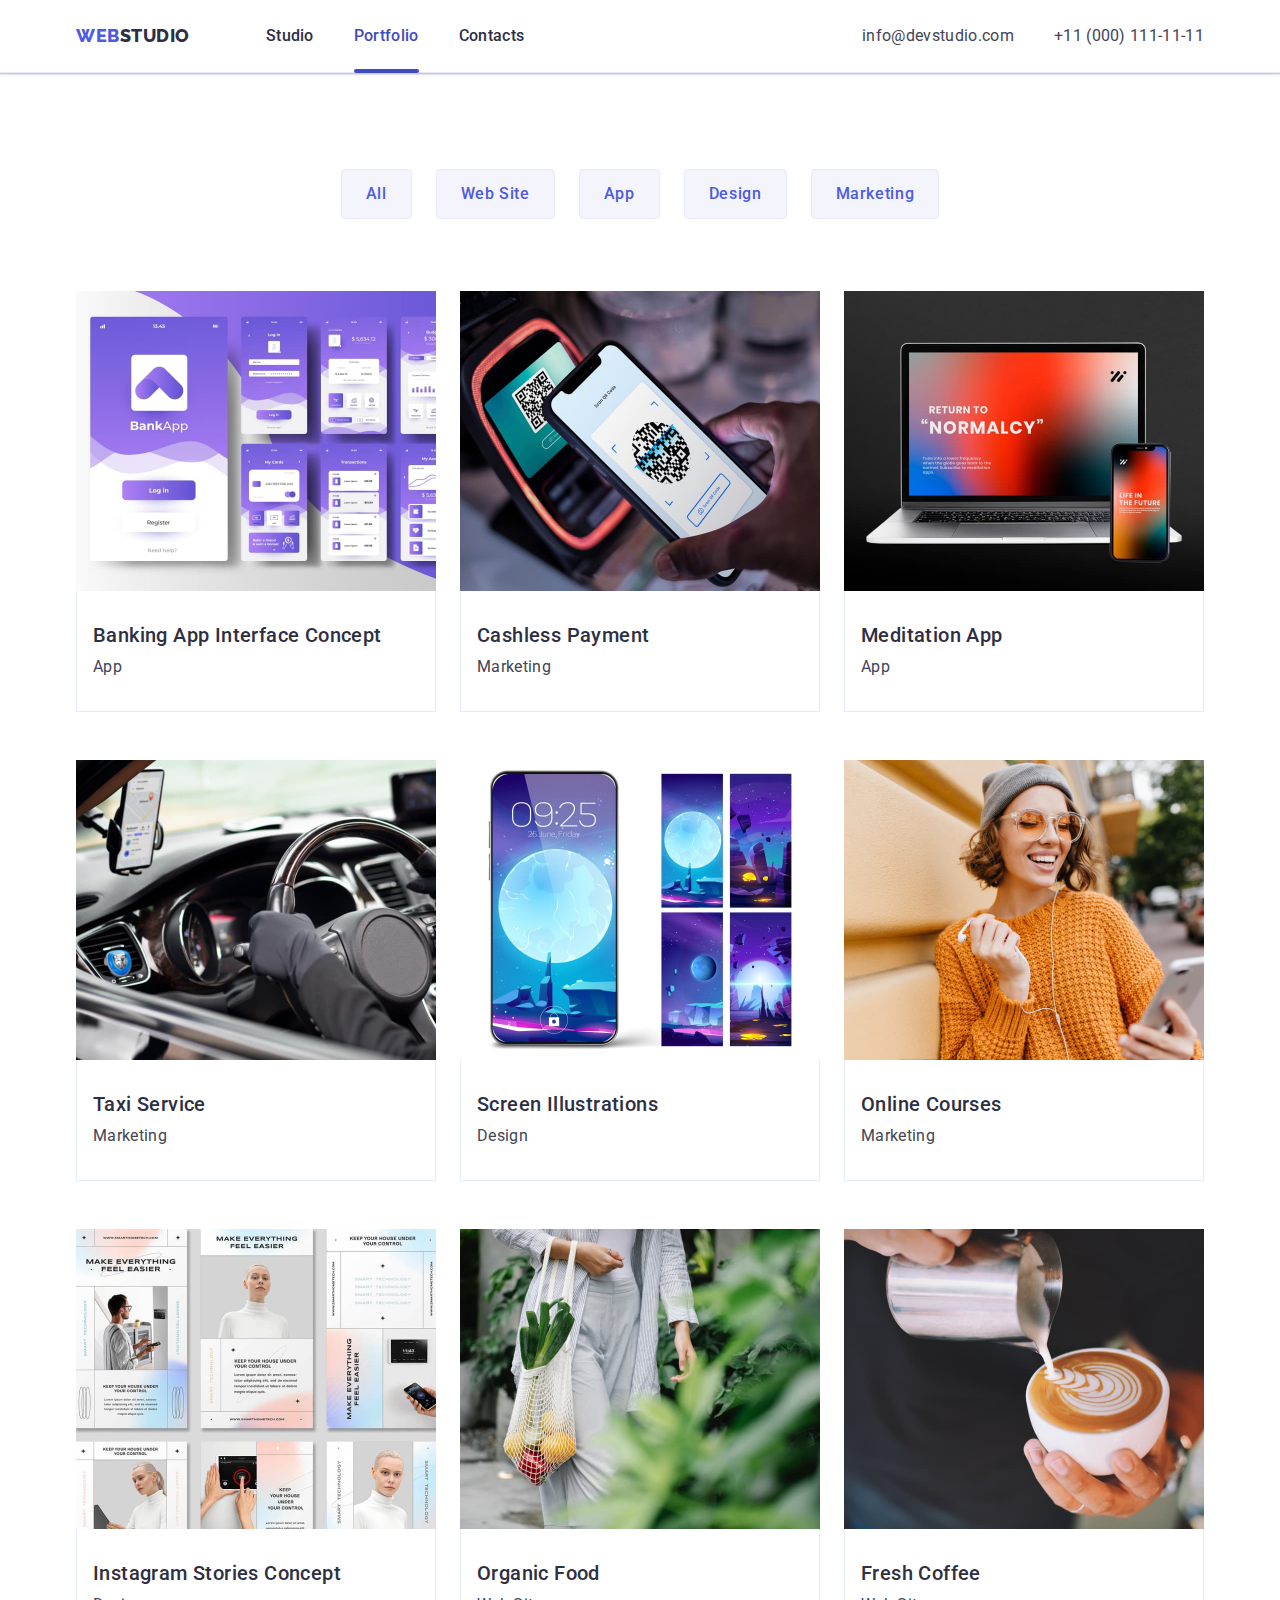
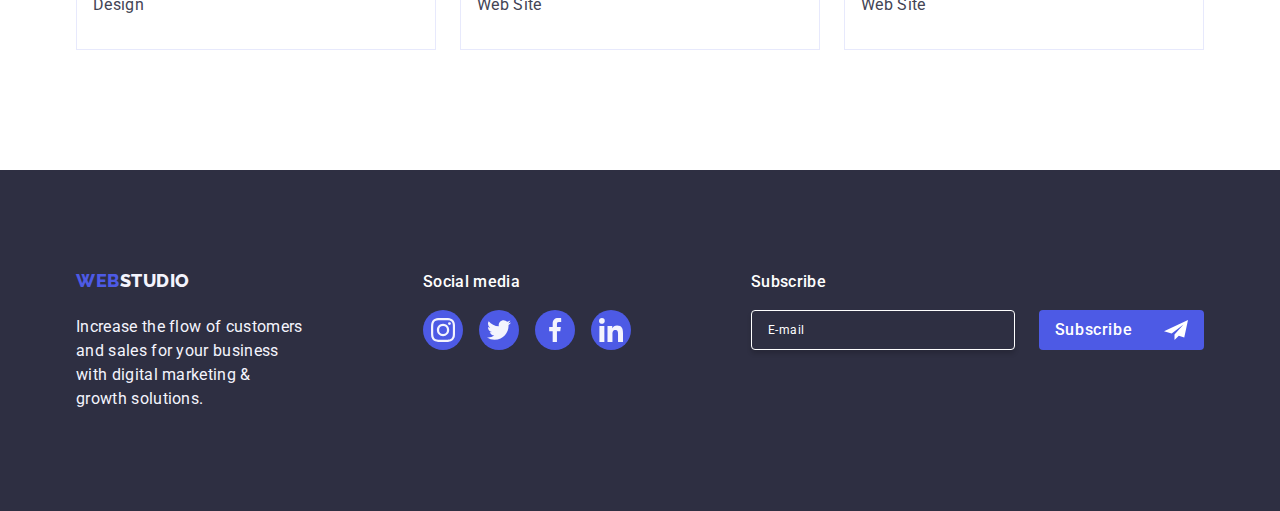
==== portfolio.html @ 79323407 "Initial commit" ====
<!DOCTYPE html>
<html lang="en">
<head>
    <meta charset="utf-8" />
    <meta name="viewport" content="width=device-width, initial-scale=1.0" />
    <title>Portfolio</title>
    <!--Fonts-->
    <link rel="preconnect" href="https://fonts.googleapis.com">
    <link rel="preconnect" href="https://fonts.gstatic.com" crossorigin>
    <link
    href="https://fonts.googleapis.com/css2?family=Raleway:ital,wght@0,100;0,200;0,300;0,400;0,500;0,600;0,700;0,800;0,900;1,100;1,200;1,300;1,400;1,500;1,600;1,700;1,800;1,900&family=Roboto:ital,wght@0,100;0,300;0,400;0,500;0,700;0,900;1,100;1,300;1,400;1,500;1,700;1,900&display=swap"
    rel="stylesheet">
    <!--Normalize-->
    <link rel="stylesheet" href="https://cdn.jsdelivr.net/npm/modern-normalize@2.0.0/modern-normalize.min.css">
    <!--Custom-->
    <link rel="stylesheet" href="./css/styles.css">
</head>
<body>
    <header class="header">
    <div class="container header-container header-portfolio">
    <nav class="header-navigation">
        <a class="header-logo link" rel="stylesheet"
        href="./index.html">Web<span class="logo-name">Studio</span></a>
        <ul class="list header-list">
            <li class="header-menu-item"><a class="header-menu-link link" href="./index.html">Studio</a></li>
            <li class="header-menu-item"><a class="header-menu-link link current" href="./portfolio.html">Portfolio</a></li>
            <li class="header-menu-item"><a class="header-menu-link link" href="">Contacts</a></li>
        </ul>
    </nav>
    <address class="header-address">
        <ul class="list header-list">
            <li class="header-soc-item"><a class="header-soc-link link" href="mailto:info@devstudio.com">info@devstudio.com</a></li>
            <li class="header-soc-item"><a class="header-soc-link link" href="tel:+110001111111">+11 (000) 111-11-11</a></li>
        </ul>
    </address>
    </div>
    </header>
    <main>
        <section class="portfolio">
        <div class="container">
        <h1 class="visually-hidden">Portfolio</h1>
            <ul class="port-list list">
                <li><button type="button" class="portfolio-btn">All</button></li>
                <li><button type="button" class="portfolio-btn">Web Site</button></li>
                <li><button type="button" class="portfolio-btn">App</button></li>
                <li><button type="button" class="portfolio-btn">Design</button></li>
                <li><button type="button" class="portfolio-btn">Marketing</button></li>
            </ul>
            <ul class="port-list-img list">
                <li  class="port-list-item">
                    <a class="port-link link" href="">
                    <div class="port-image">
                    <img class="port-sec-img" src="./images/portfolio1.jpg" 
                    alt="BankApp" 
                    width="360" 
                    height="300" 
                    />
                    <p class="port-list-text">
                        14 Stylish and User-Friendly App Design Concepts · Task 
                        Manager App · Calorie Tracker App · Exotic Fruit Ecommerce 
                        App · Cloud Storage App
                    </p>
                    </div>     
                    <div class="port-item">
                    <h2 class="port-h">Banking App Interface Concept</h2>
                    <p class="port-h-text">App</p>
                    </div>
                    </a>
                </li>
                
                <li class="port-list-item">
                    <a class="port-link link" href="">
                    <div class="port-image">
                    <img src="./images/portfolio2.jpg" 
                    alt="Cashless Payment" 
                    width="360" 
                    height="300" 
                    />
                    <p class="port-list-text">
                        14 Stylish and User-Friendly App Design Concepts · Task 
                        Manager App · Calorie Tracker App · Exotic Fruit Ecommerce 
                        App · Cloud Storage App
                    </p>
                    </div> 
                    <div class="port-item">
                    <h2 class="port-h">Cashless Payment</h2>
                    <p class="port-h-text">Marketing</p>
                    </div>
                    </a>
                </li>
            
                <li class="port-list-item">
                    <a class="port-link link" href="">
                    <div class="port-image">
                    <img src="./images/portfolio3.jpg" 
                    alt="Meditation App" 
                    width="360" 
                    height="300" 
                    />
                    <p class="port-list-text">
                        14 Stylish and User-Friendly App Design Concepts · Task 
                        Manager App · Calorie Tracker App · Exotic Fruit Ecommerce 
                        App · Cloud Storage App
                    </p>
                    </div> 
                    <div class="port-item">
                    <h2 class="port-h">Meditation App</h2>
                    <p class="port-h-text">App</p>
                    </div>
                    </a>
                </li>

                <li class="port-list-item">
                    <a class="port-link link" href="">
                    <div class="port-image">
                    <img src="./images/portfolio4.jpg" 
                    alt="Taxi Service" 
                    width="360" 
                    height="300" 
                    />
                    <p class="port-list-text">
                        14 Stylish and User-Friendly App Design Concepts · Task 
                        Manager App · Calorie Tracker App · Exotic Fruit Ecommerce 
                        App · Cloud Storage App
                    </p>
                    </div> 
                    <div class="port-item">
                    <h2 class="port-h">Taxi Service</h2>
                    <p class="port-h-text">Marketing</p>
                    </div>
                    </a>
                </li>

                <li class="port-list-item">
                    <a class="port-link link" href="">
                    <div class="port-image">
                    <img src="./images/portfolio5.jpg" 
                    alt="Screen Illustrations" 
                    width="360" 
                    height="300" 
                    />
                    <p class="port-list-text">
                        14 Stylish and User-Friendly App Design Concepts · Task 
                        Manager App · Calorie Tracker App · Exotic Fruit Ecommerce 
                        App · Cloud Storage App
                    </p>
                    </div> 
                    <div class="port-item">
                    <h2 class="port-h">Screen Illustrations</h2>
                    <p class="port-h-text">Design</p>
                    </div>
                    </a>
                </li>

                <li class="port-list-item">
                    <a class="port-link link" href="">
                    <div class="port-image">
                    <img src="./images/portfolio6.jpg" 
                    alt="Girl" 
                    width="360" 
                    height="300" 
                    />
                    <p class="port-list-text">
                        14 Stylish and User-Friendly App Design Concepts · Task 
                        Manager App · Calorie Tracker App · Exotic Fruit Ecommerce 
                        App · Cloud Storage App
                    </p> 
                    </div>
                    <div class="port-item">
                    <h2 class="port-h">Online Courses</h2>
                    <p class="port-h-text">Marketing</p>
                    </div>
                    </a>
                </li>

          <li class="port-list-item">
                    <a class="port-link link" href="">
                    <div class="port-image">
                    <img src="./images/portfolio7.jpg" 
                    alt="Instagram Stories Concept" 
                    width="360" 
                    height="300" 
                    />
                    <p class="port-list-text">
                        14 Stylish and User-Friendly App Design Concepts · Task 
                        Manager App · Calorie Tracker App · Exotic Fruit Ecommerce 
                        App · Cloud Storage App
                    </p>
                    </div> 
                    <div class="port-item">
                    <h2 class="port-h">Instagram Stories Concept</h2>
                    <p class="port-h-text">Design</p>
                    </div>
                    </a>
                </li>

                <li class="port-list-item">
                    <a class="port-link link" href="">
                    <div class="port-image">
                    <img src="./images/portfolio8.jpg" 
                    alt="Organic Food" 
                    width="360" 
                    height="300" 
                    />
                    <p class="port-list-text">
                        14 Stylish and User-Friendly App Design Concepts · Task 
                        Manager App · Calorie Tracker App · Exotic Fruit Ecommerce 
                        App · Cloud Storage App
                    </p>
                    </div> 
                    <div class="port-item">
                    <h2 class="port-h">Organic Food</h2>
                    <p class="port-h-text">Web Site</p>
                    </div>
                    </a>
                </li>

                <li class="port-list-item">
                    <a class="port-link link" href="">
                    <div class="port-image">
                    <img src="./images/portfolio9.jpg" 
                    alt="Fresh Coffee" 
                    width="360" 
                    height="300" 
                    />
                    <p class="port-list-text">
                        14 Stylish and User-Friendly App Design Concepts · Task 
                        Manager App · Calorie Tracker App · Exotic Fruit Ecommerce 
                        App · Cloud Storage App
                    </p>
                    </div> 
                    <div class="port-item">
                    <h2 class="port-h">Fresh Coffee</h2>
                    <p class="port-h-text">Web Site</p>
                    </div>
                    </a>
                </li>
            </ul>
        </div>    
        </section>
    </main>
    <footer class="footer">
        <div class="footer-container container">
            <div class="footer-logo-text">
                <a class="footer-logo ft-link link" rel="stylesheet" href="./index.html">Web<span
                        class="footer-logo-name">Studio</span></a>
                <p class="footer-text">Increase the flow of customers and sales for your business with digital marketing &
                    growth solutions.</p>
            </div>
            <div class="footer-social-link">
                <p class="footer-soc-text">Social media</p>
                <ul class="footer-soc-list list">
                    <li class="footer-soc-item">
                        <a class="footer-soc-link link" href="https://www.instagram.com/" target="_blank">
                            <svg class="footer-soc-icon" width="24" height="24">
                                <use href="./images/icons.svg#icon-instagram-2"></use>
                            </svg>
                        </a>
                    </li>
                    <li class="footer-soc-item">
                        <a class="footer-soc-link link" href="https://twitter.com/" target="_blank">
                            <svg class="footer-soc-icon" width="24" height="24">
                                <use href="./images/icons.svg#icon-twitter-1"></use>
                            </svg>
                        </a>
                    </li>
                    <li class="footer-soc-item">
                        <a class="footer-soc-link link" href="https://uk-ua.facebook.com/" target="_blank">
                            <svg class="footer-soc-icon" width="24" height="24">
                                <use href="./images/icons.svg#icon-facebook-1"></use>
                            </svg>
                        </a>
                    </li>
                    <li class="footer-soc-item">
                        <a class="footer-soc-link link" href="https://ua.linkedin.com/" target="_blank">
                            <svg class="footer-soc-icon" width="24" height="24">
                                <use href="./images/icons.svg#icon-linkedin-1"></use>
                            </svg>
                        </a>
                    </li>
                </ul>
            </div>
            <div class="footer-tabl-conteiner">
                <p class="footer-tabl-name">Subscribe</p>
                <form class="footer-form">
                    <label class="footer-label">
                        <input class="input-email" type="email" name="email" placeholder="E-mail" />
                    </label>
                    <button class="footer-tabl-btn" type="submit">Subscribe<svg class="ft-form-icon" width="24" height="24">
                            <use href="./images/icons.svg#icon-Frame-3"></use>
                        </svg></button>
                </form>
            </div>
        </div>
        </footer> 
</body>
</html>
---- css/styles.css ----
:root {
    --primary-font: 'Roboto', sans-serif;
    --primary-black-color: #2e2f42;
    --primary-white-color: #ffffff;
}

p, h1, h2, h3, h4, h5, h6 {
    margin-top: 0;
    margin-bottom: 0;
}

ul, ol, li {
    padding-left: 0;
    margin-top: 0;
    margin-bottom: 0;
}

img {
    display: block;
}

.container {
    width: 1158px;
    padding-left: 15px;
    padding-right: 15px;
    margin: auto;
}

body {
    font-family: 'Roboto', sans-serif;
    color: #434455;
    background-color: #ffffff;
}

.link {
    text-decoration: none;
}

.list {
    list-style: none;
}

/*Header*/

.header {
    border-bottom: 1px solid #e7e9fc;
    box-shadow: 0px 2px 1px rgba(46, 47, 66, 0.08),
        0px 1px 1px rgba(46, 47, 66, 0.16),
        0px 1px 6px rgba(46, 47, 66, 0.08);;
}

.header-container {
    display: flex;
}

.header-navigation {
    display: flex;
    align-items: center;
}

.header-logo {
    color: var(--iris, #4D5AE5);
    font-family: 'Raleway', sans-serif;
    font-size: 18px;
    font-weight: 800;
    line-height: 1.17;
    letter-spacing: 0.03em;
    text-transform: uppercase;
    margin-right: 76px;
}

.logo-name {
    color: #2e2f42;
}

.header-list {
    display: flex;
    gap: 40px
}

.header-menu-item {
    display: block;
}

.header-menu-link {
    display: block;
    color: var(--navyblue, #2E2F42);
    font-family: 'Roboto', sans-serif;
    font-size: 16px;
    font-weight: 500;
    line-height: 24px;
    letter-spacing: 0.32px;
    padding: 24px 0 24px;
    transition: color 250ms cubic-bezier(0.4, 0, 0.2, 1);
}

.header-menu-link:hover,
.header-menu-link:focus {
    color: #404BBF;
}

.header-address {
    font-style: normal;
    margin-left: auto;
    display: flex;
    align-items: center;
}

.header-soc-item {
    display: block;
}

.header-soc-link {
    color: var(--slate, #434455);
    font-family: 'Roboto', sans-serif;
    font-size: 16px;
    font-weight: 400;
    line-height: 24px;
    letter-spacing: 0.32px;
    transition: color 250ms cubic-bezier(0.4, 0, 0.2, 1);
}

.header-soc-link:hover,
.header-soc-link:focus {
    color: #404BBF;
}

.current {
    position: relative;
    color: #404BBF;
}

.current::after {
    content: "";
    position: absolute;
    width: 100%;
    height: 4px;
    border-radius: 2px;
    left: 0;
    bottom: -1px;
    background-color: #404BBF;
}

.header-menu-link:hover::after,
.header-menu-link:active::after,
.header-menu-link:focus::after {
    background-color: #404BBF;
    color: #404BBF;
}

/*First Section*/

.hero-conteiner {
    display: flex;
    justify-content: center;
    align-items: center;
}

.hero-title {
    color: var(--white, #FFF);
    text-align: center;
    font-family: 'Roboto', sans-serif;
    font-size: 56px;
    font-weight: 700;
    line-height: 1.07;
    letter-spacing: 1.12px;
    max-width: 496px;
    margin-left: calc((100% - 469px) / 2);
}

.hero-btn {
    font-family: 'Roboto', sans-serif;
    font-weight: 500;
    font-size: 16px;
    line-height: 1.5;
    letter-spacing: 0.04em;
    color: #ffffff;
    cursor: pointer;
    background-color: var(--iris, #4D5AE5);
    display: block;
    min-width: 169px;
    height: 56px;
    border: none;
    border-radius: 4px;
    margin-left: calc((100% - 189px) / 2);
    margin-top: 64px;
    transition: background-color 250ms cubic-bezier(0.4, 0, 0.2, 1);
}

.hero-btn:hover,
.hero-btn:focus {
    background-color: #404BBF;
}

.hero {
    background: var(--navyblue, #2E2F42);
    padding: 188px 0 188px;
    background-image: linear-gradient(to bottom,
            rgba(46, 47, 66, 0.70),
            rgba(46, 47, 66, 0.70)
            ),
    url(../images/hero-bg.jpg);
    background-repeat: no-repeat;
    background-position: center;
    background-size: cover;
    max-width: 1440px;
    margin: auto;
}

.icon-container {
    display: flex;
    align-items: center;
    justify-content: center;
    height: 112px;
    background-color: #F4F4FD;
    border-radius: 4px;
    margin-bottom: 8px;

}

/*Second Section*/

.solutions {
    padding: 120px 0 120px;
}

.visually-hidden {
    position: absolute;
    width: 1px;
    height: 1px;
    margin: -1px;
    border: 0;
    padding: 0;
    white-space: nowrap;
    clip-path: inset(100%);
    clip: rect(0 0 0 0);
    overflow: hidden;
}

.solutions-list {
    display: flex;
    gap: 24px;
}

.solutions-item {
    display: block;
    width: calc((100% - 72px) / 4);
}

.solutions-subtitle {
    color: var(--navyblue, #2E2F42);
    font-family: 'Roboto', sans-serif;
    font-size: 20px;
    font-weight: 500;
    line-height: 1.2;
    letter-spacing: 0.02em;
    text-transform: capitalize;
    margin-bottom: 8px;
}

.solutions-item-text {
    font-size: 16px;
    line-height: 1.5;
    letter-spacing: 0.02em;
}

/*Third Section*/

.tasks {
    padding-bottom: 120px;
}

.tasks-list {
    display: flex;
    gap: 24px;
}

.tasks-item {
    display: block;
    width: calc((100%-48px)/3);
}

.tasks-title {
    font-size: 36px;
    line-height: 1.11;
    text-align: center;
    text-transform: capitalize;
    color: #2e2f42;
    margin-bottom: 72px;
}

.soc-icon-list {
    display: flex;
    justify-content: center;
    gap: 24px;
}

.team-soc-list {
    width: 40px;
    height: 40px;
}

.team-soc-link {
    width: 100%;
    height: 100%;
    background-color: #4d5ae5;
    border-radius: 50%;
    display: flex;
    align-items: center;
    justify-content: center;
    transition: background-color 250ms cubic-bezier(0.4, 0, 0.2, 1);;
}

.team-soc-link:hover,
.team-soc-link:focus {
    background-color: #404BBF;
}

.team-soc-icon {
    fill: #F4F4FD
}

/*Fourth Section*/

.team {
    background: var(--cloud, #F4F4FD);
    padding: 120px 0 120px;
}

.team-title {
    font-size: 36px;
    line-height: 1.11;
    letter-spacing: 0.02em;
    text-align: center;
    color: #2e2f42;
    text-transform: capitalize;
    margin-bottom: 72px;
}

.team-list {
    display: flex;
    gap: 24px;
}

.team-item {
    background-color: #ffffff;
    display: block;
    width: calc((100%-72px)/4);
    border-radius: 0 0 4px 4px;
    box-shadow: 0px 1px 6px rgba(46, 47, 66, 0.08),
        0px 1px 1px rgba(46, 47, 66, 0.16),
        0px 2px 1px rgba(46, 47, 66, 0.08);
}

.team-item-title {
    background-color: #ffffff;
    font-weight: 500;
    font-size: 20px;
    line-height: 1.2;
    letter-spacing: 0.02em;
    color: #2e2f42;
    text-align: center;
    margin-bottom: 8px;
}

.team-text {
    line-height: 1.5;
    letter-spacing: 0.02em;
    text-align: center;
}

.team-name {
    padding: 32px 0 32px;
}

.name-team {
    padding: 32px 0 32px;
}

.soc-icon-list {
    padding-top: 8px;
}

/*Fifth Section*/

.customers {
    padding-top: 120px;
    padding-bottom: 120px;
}

.title-customers {
    font-size: 36px;
    line-height: 1.11;
    color: #2e2f42;
    margin-bottom: 72px;
    text-align: center;
}

.customers-list {
    display: flex;
    gap: 24px;
}

.customers-item {
    width: calc((100% - 120px) / 6);
    height: 88px;
    transition: border-color 250ms cubic-bezier(0.4, 0, 0.2, 1),
        color 250ms cubic-bezier(0.4, 0, 0.2, 1);;
}

.customers-item-link {
    width: 100%;
    height: 100%;
    border: 1px solid #8e8f99;
    border-radius: 4px;
    display: flex;
    align-items: center;
    justify-content: center;
    color: #8e8f99;
    transition: border-color 250ms cubic-bezier(0.4, 0, 0.2, 1),
        color 250ms cubic-bezier(0.4, 0, 0.2, 1);
}

.customers-item-link:hover,
.customers-item-link:focus {
    border-color: #404BBF;
    color: #404BBF;
}

.customers-icon {
    fill: currentColor;
}

/*Footer*/

.footer {
    background: var(--navyblue, #2E2F42);
    padding: 100px 0 100px;
}

.footer-container {
    display: flex;
    align-items: baseline;

}

.ft-link {
    display: inline-block;
    margin-bottom: 16px;
}

.footer-logo-name {
    color: var(--cloud, #F4F4FD);
    font-family: 'Raleway', sans-serif;
    font-size: 18px;
    font-weight: 800;
    line-height: 21px;
    letter-spacing: 0.54px;
    text-transform: uppercase;
}

.footer-text {
    color: var(--cloud, #F4F4FD);
    font-family: 'Roboto', sans-serif;
    font-size: 16px;
    font-weight: 400;
    line-height: 24px;
    letter-spacing: 0.32px;
    margin-top: 8px;
    max-width: 264px;
}

.footer-logo {
    color: var(--iris, #4D5AE5);
    font-family: 'Raleway', sans-serif;
    font-size: 18px;
    font-weight: 800;
    line-height: 1.17;
    letter-spacing: 0.03em;
    text-transform: uppercase;
}

.footer-soc-text {
    font-weight: 500;
    font-size: 16px;
    line-height: 1.5;
    letter-spacing: 0.02em;
    color: #ffffff;
    margin-bottom: 16px; 
}

.footer-soc-list {
    display: flex;
    gap: 16px;
    margin-right: 120px;
}

.footer-soc-item {
    width: 40px;
    height: 40px;
}

.footer-soc-link {
    width: 100%;
    height: 100%;
    background-color: #4d5ae5;
    border-radius: 50%;
    display: flex;
    align-items: center;
    justify-content: center;
    fill: var(--cloud);
    transition: background-color 250ms cubic-bezier(0.4, 0, 0.2, 1);
}

.footer-soc-link:hover,
.footer-soc-link:focus {
    background-color: #31d0aa;
}

.footer-soc-icon {
    fill: #f4f4fd;
}

.footer-logo-text {
    margin-right: 120px;
}

.footer-form {
    display: flex;
    gap: 24px;
}

.footer-tabl-name {
    color: #ffffff;
    font-size: 16px;
    font-weight: 500;
    line-height: 24px;
    letter-spacing: 0.32px;
    margin-bottom: 16px;
}

.input-email {
    border-radius: 4px;
    border: 1px solid var(--white, #FFF);
    box-shadow: 0px 4px 4px 0px rgba(0, 0, 0, 0.15);
    width: 264px;
    height: 40px;
    background-color: transparent;
    font-size: 12px;
    line-height: 1.5;
    letter-spacing: 0.04em;
    padding-left: 16px;
    color: #ffffff;
}

.input-email::placeholder {
    color: #ffffff;
}

.footer-tabl-btn {
    display: flex;
    justify-content: center;
    align-items: center;
    gap: 16px;
    border-radius: 4px;
    background: #4D5AE5;
    color: #ffffff;
    min-width: 165px;
    height: 40px;
    font-weight: 500;
    line-height: 1.5;
    letter-spacing: 0.04em;
    cursor: pointer;
    border: none;

}

.ft-form-icon {
    margin-left: 16px;
}

/*Portfolio*/

.portfolio {
    padding-top: 96px;
    padding-bottom: 120px;
}

.port-list {
    display: flex;
    justify-content: center;
    gap: 24px;
    margin-bottom: 72px;
}

.portfolio-btn {
    background-color: #F4F4FD;
    color: #4D5AE5;
    text-align: center;
    font-family: 'Roboto', sans-serif;
    font-size: 16px;
    font-weight: 500;
    line-height: 24px;
    letter-spacing: 0.64px;
    cursor: pointer;
    padding: 12px 24px 12px;
    border: 1px solid #e7e9fc;
    border-radius: 4px;
    transition: color 250ms cubic-bezier(0.4, 0, 0.2, 1),
        background-color 250ms cubic-bezier(0.4, 0, 0.2, 1),
        border-color 250ms cubic-bezier(0.4, 0, 0.2, 1),
        box-shadow 250ms cubic-bezier(0.4, 0, 0.2, 1);
}

.portfolio-btn:hover,
.portfolio-btn:focus {
    background-color: #404BBF;
    color: #ffffff;
    border: 1px solid transparent;
    box-shadow: 0px 3px 1px rgba(0, 0, 0, 0.1),
        0px 2px 1px rgba(0, 0, 0, 0.08),
        0px 2px 2px rgba(0, 0, 0, 0.12);
    transition: 250ms cubic-bezier(0.4, 0, 0.2, 1),
        background-color 250ms cubic-bezier(0.4, 0, 0.2, 1),
        border-color 250ms cubic-bezier(0.4, 0, 0.2, 1),
        box-shadow 250ms cubic-bezier(0.4, 0, 0.2, 1);    
}

.port-link {
    display: block;
    transition: box-shadow 250ms cubic-bezier(0.4, 0, 0.2, 1);
}

.port-link:hover .port-list-text {
    box-shadow: 0px 1px 6px rgba(46, 47, 66, 0.08),
        0px 1px 1px rgba(46, 47, 66, 0.16),
        0px 2px 1px rgba(46, 47, 66, 0.08);
    transform: translateY(0%);    
}


.port-link:focus .port-list-text {
    box-shadow: 0px 1px 6px rgba(46, 47, 66, 0.08),
        0px 1px 1px rgba(46, 47, 66, 0.16),
        0px 2px 1px rgba(46, 47, 66, 0.08);
    transform: translateY(0%);
}

.port-link:focus,
.port-link:hover {
    box-shadow: 0px 1px 6px rgba(46, 47, 66, 0.08),
        0px 1px 1px rgba(46, 47, 66, 0.16),
        0px 2px 1px rgba(46, 47, 66, 0.08);
}

.port-image {
    position: relative;
    overflow: hidden;
}

.port-sec-image {
    display: block;
    transition: box-shadow 250ms cubic-bezier(0.4, 0, 0.2, 1);
}

.port-list-text {
    position: absolute;
    top: 0;
    font-size: 16px;
    line-height: 1.5;
    letter-spacing: 0.02em;
    color: #f4f4fd;
    padding: 40px 32px;
    background-color: #4d5ae5;
    height: 100%;
    width: 100%;
    transform: translateY(100%);
    transition: transform 250ms cubic-bezier(0.4, 0, 0.2, 1);
}

.port-list-img {
    display: flex;
    flex-wrap: wrap;
    column-gap: 24px;
    row-gap: 48px;
}

.port-list-item {
    width: 1px solid #e7e9fc;
}

.port-list-item:hover .port-image {
    transform: translateY(0);
    transition: 250ms cubic-bezier(0.4, 0, 0.2, 1);
      background-color: 250ms cubic-bezier(0.4, 0, 0.2, 1); 
} 

.port-item {
    padding: 32px 16px;
    border: 1px solid #e7e9fc;
    border-top: none;
}

.port-h {
    color: var(--navyblue, #2E2F42);
    font-family: 'Roboto', sans-serif;
    font-size: 20px;
    font-weight: 500;
    line-height: 1.2;
    letter-spacing: 0.02em;
    margin-bottom: 8px;
}

.port-h-text {
    color: var(--slate, #434455);
    font-family: 'Roboto', sans-serif;
    font-size: 16px;
    font-weight: 400;
    line-height: 1.5;
    letter-spacing: 0.02em;
}

/*Modal*/

.backdrop {
    position: fixed;
    top: 0;
    left: 0;
    width: 100%;
    height: 100%;
    background-color: rgba(46, 47, 66, 0.4);
    transition: opacity 250ms cubic-bezier(0.4, 0, 0.2, 1),
        visibility 250ms cubic-bezier(0.4, 0, 0.2, 1);    
}

.modal {
    position: absolute;
    top: 50%;
    left: 50%;
    width: 408px;
    min-height: 584px;
    background-color: #fcfcfc;
    border-radius: 4px;
    box-shadow: 0px 1px 1px rgba(0, 0, 0, 0.14),
        0px 1px 3px rgba(0, 0, 0, 0.12),
        0px 2px 1px rgba(0, 0, 0, 0.2);
    transition: transform 250ms cubic-bezier(0.4, 0, 0.2, 1);
    transform: translate(-50%, -50%) scale(1);
    padding: 72px 24px 24px 24px;;
}

.is-hidden {
    opacity: 0;
    visibility: hidden;
    pointer-events: none;
}

.modal-close-btn {
    position: absolute;
    top: 24px;
    right: 24px;
    width: 24px;
    height: 24px;
    border-radius: 50%;
    display: flex;
    align-items: center;
    justify-content: center;
    background-color: #e7e9fc;
    border: 1px solid rgba(0, 0, 0, 0.1);
    padding: 0;
    cursor: pointer;
    transition: background-color 250ms cubic-bezier(0.4, 0, 0.2, 1),
        border 250ms cubic-bezier(0.4, 0, 0.2, 1);
}

.modal-close-btn:hover,
.modal-close-btn:focus {
    background-color: #404BBF;
    border: none;
}

.backdrop.is-hidden .modal {
    transform: translate(-50%, 50%) scale(0);
}

.modal-close-btn:hover .close-icon {
    fill: #ffffff;
}

.modal-close-btn:focus:focus .close-icon {
    fill: #ffffff;
}

.close-icon {
    transition: fill 250ms cubic-bezier(0.4, 0, 0.2, 1);
}

.modal-tabl-title {
    color: #2E2F42;
    text-align: center;
    font-size: 16px;
    font-weight: 500;
    line-height: 24px;
    letter-spacing: 0.32px;
    margin-bottom: 16px;
}

.modal-form {
    margin-bottom: 8px;
}

.modal-label {
    display: block;
    flex-direction: column;
    color: #8E8F99;
    font-size: 12px;
    font-weight: 400;
    line-height: 1.17;
    letter-spacing: 0.48px;
    margin-bottom: 4px;
}

.modal-input-container {
    position: relative;
}

.modal-input {
    width: 100%;
    border-radius: 4px;
    border: 1px solid var(--navyblue-modal, rgba(46, 47, 66, 0.40));
    width: 360px;
    height: 40px;
    background-color: transparent;
    padding-left: 38px;
    outline: transparent;
    transition: border-color 250ms cubic-bezier(0.4, 0, 0.2, 1);
}

.modal-input:hover {
    border-color: #4D5AE5;
}

.modal-input:focus {
    border-color: #4D5AE5;
}

.modal-input:focus + .modal-icon{
    border-color: #4D5AE5;
    fill: #4D5AE5
}

.modal-icon {
    position: absolute;
    left: 16px;
    transform: translateY(-50%);
    transition: fill 250ms cubic-bezier(0.4, 0, 0.2, 1);
    top: 50%;
}

.modal-icon:hover {
    border-color: #4D5AE5;
}

.modal-textarea {
    border-radius: 4px;
    border: 1px solid var(--navyblue-modal, rgba(46, 47, 66, 0.40));
    height: 120px;
    width: 100%;
    font-size: 12px;
    line-height: 1.17;
    letter-spacing: 0.04em;
    color: rgba(46, 47, 66, 0.4);
    background-color: transparent;
    padding: 8px 16px;
    outline: transparent;
    resize: none;
    transition: border-color 250ms cubic-bezier(0.4, 0, 0.2, 1);
}

.modal-textarea:focus {
    border-color: #4D5AE5;
}

.modal-form-textarea {
    margin-bottom: 16px;
}

.checkbox-container {
    display: flex;
    margin-bottom: 24px;
}

.modal-checkbox {
    width: 16px;
    height: 16px;
    margin-bottom: 24px;
}

.modal-checkbox-text {
    display: block;
    font-size: 12px;
    line-height: 1.17;
    letter-spacing: 0.04em;
    color: #8e8f99;
}

.checkbox-span {
    width: 16px;
    height: 16px;
    border: 1px solid rgba(46, 47, 66, 0.4);
    border-radius: 2px;
    transition: background-color 250ms cubic-bezier(0.4, 0, 0.2, 1),
        border 250ms cubic-bezier(0.4, 0, 0.2, 1),
        fill 250ms cubic-bezier(0.4, 0, 0.2, 1);
    display: inline-flex;
    align-items: center;
    justify-content: center;
    fill: transparent;    
}

.modal-checkbox:checked + .modal-checkbox-text span {
    background-color: #404bbf;
    border: none;
    fill: #F4F4FD;
}

.label-link {
    color:#4d5ae5;
}

.modal-button {
    align-items: flex-start;
    gap: 10px;
    border-radius: 4px;
    background:#4D5AE5;
    box-shadow: 0px 4px 4px 0px rgba(0, 0, 0, 0.15);
    border: none;
    color: #ffffff;
    min-width: 169px;
    height: 56px;
    text-align: center;
    display: block;
    font-weight: 500;
    line-height: 1.5;
    letter-spacing: 0.04em;
    cursor: pointer;
    margin-left: 95px;
    transition: background-color 250ms cubic-bezier(0.4, 0, 0.2, 1);
}
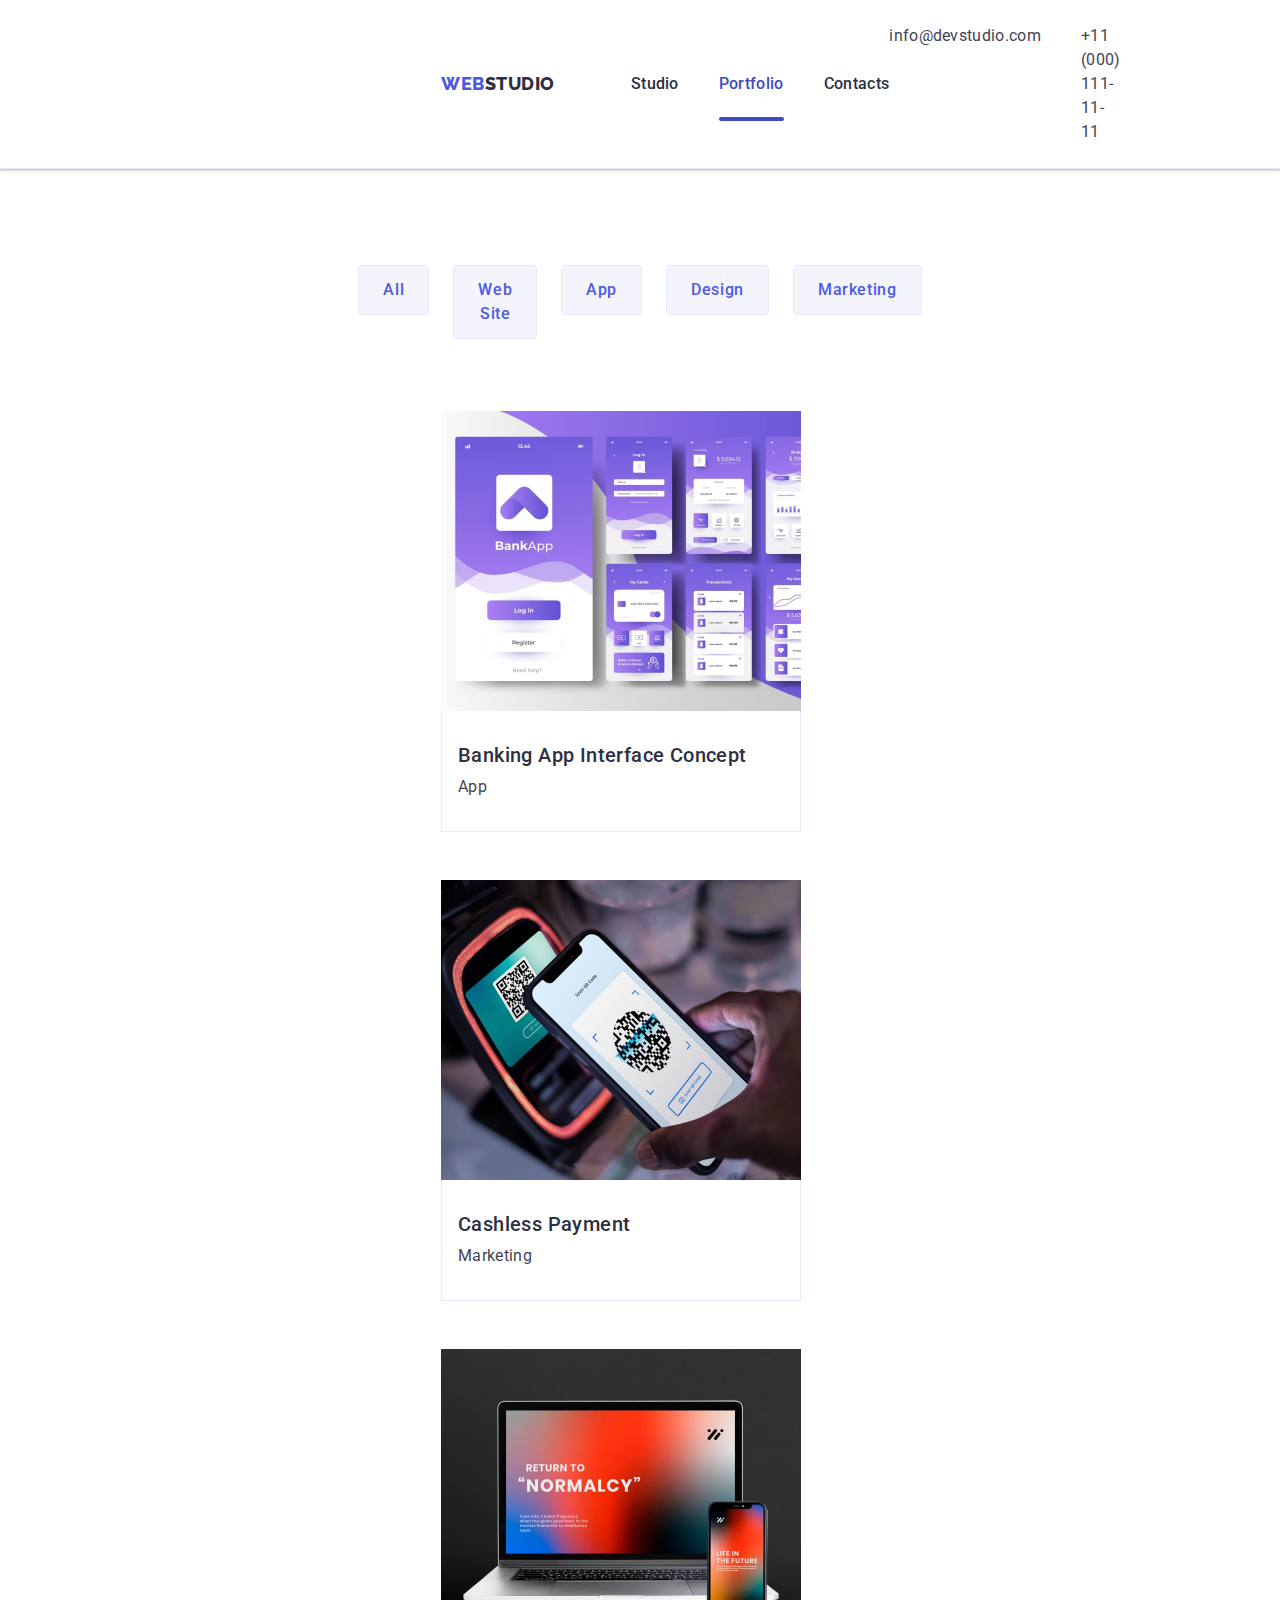
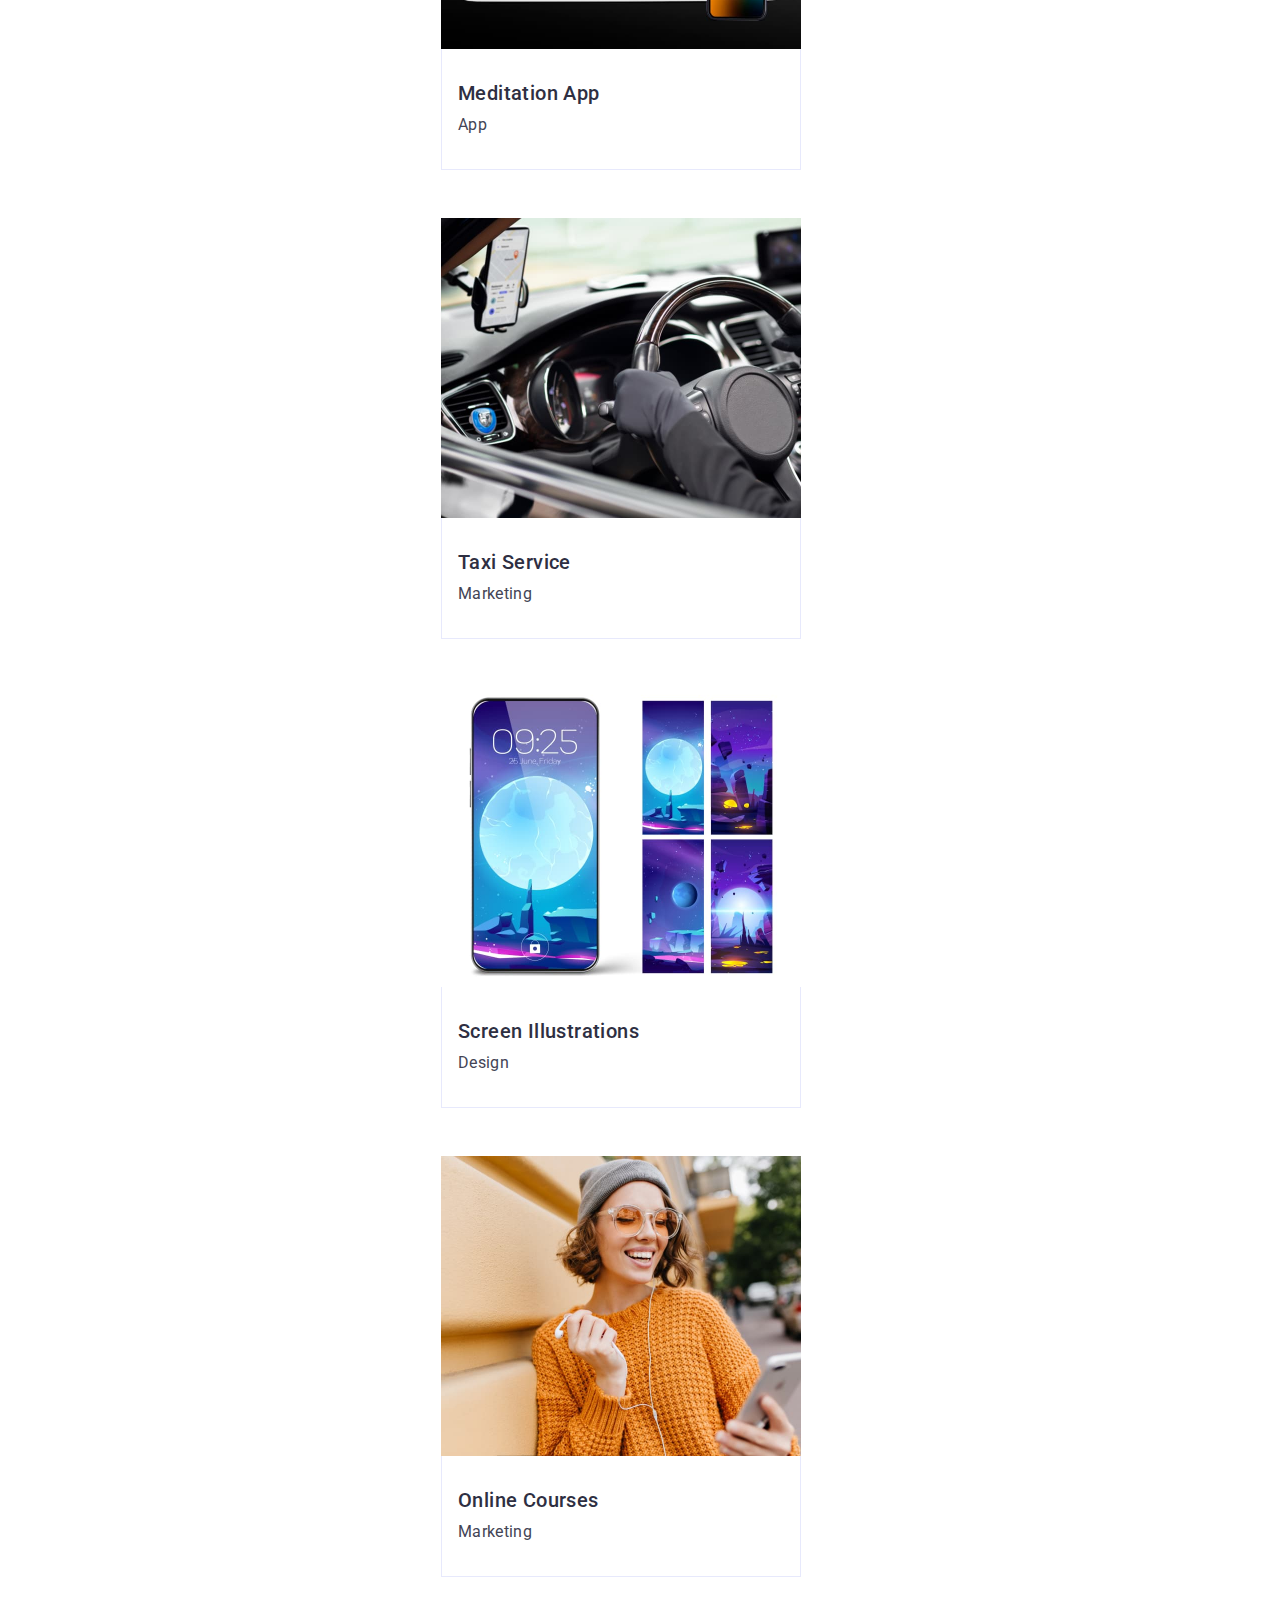
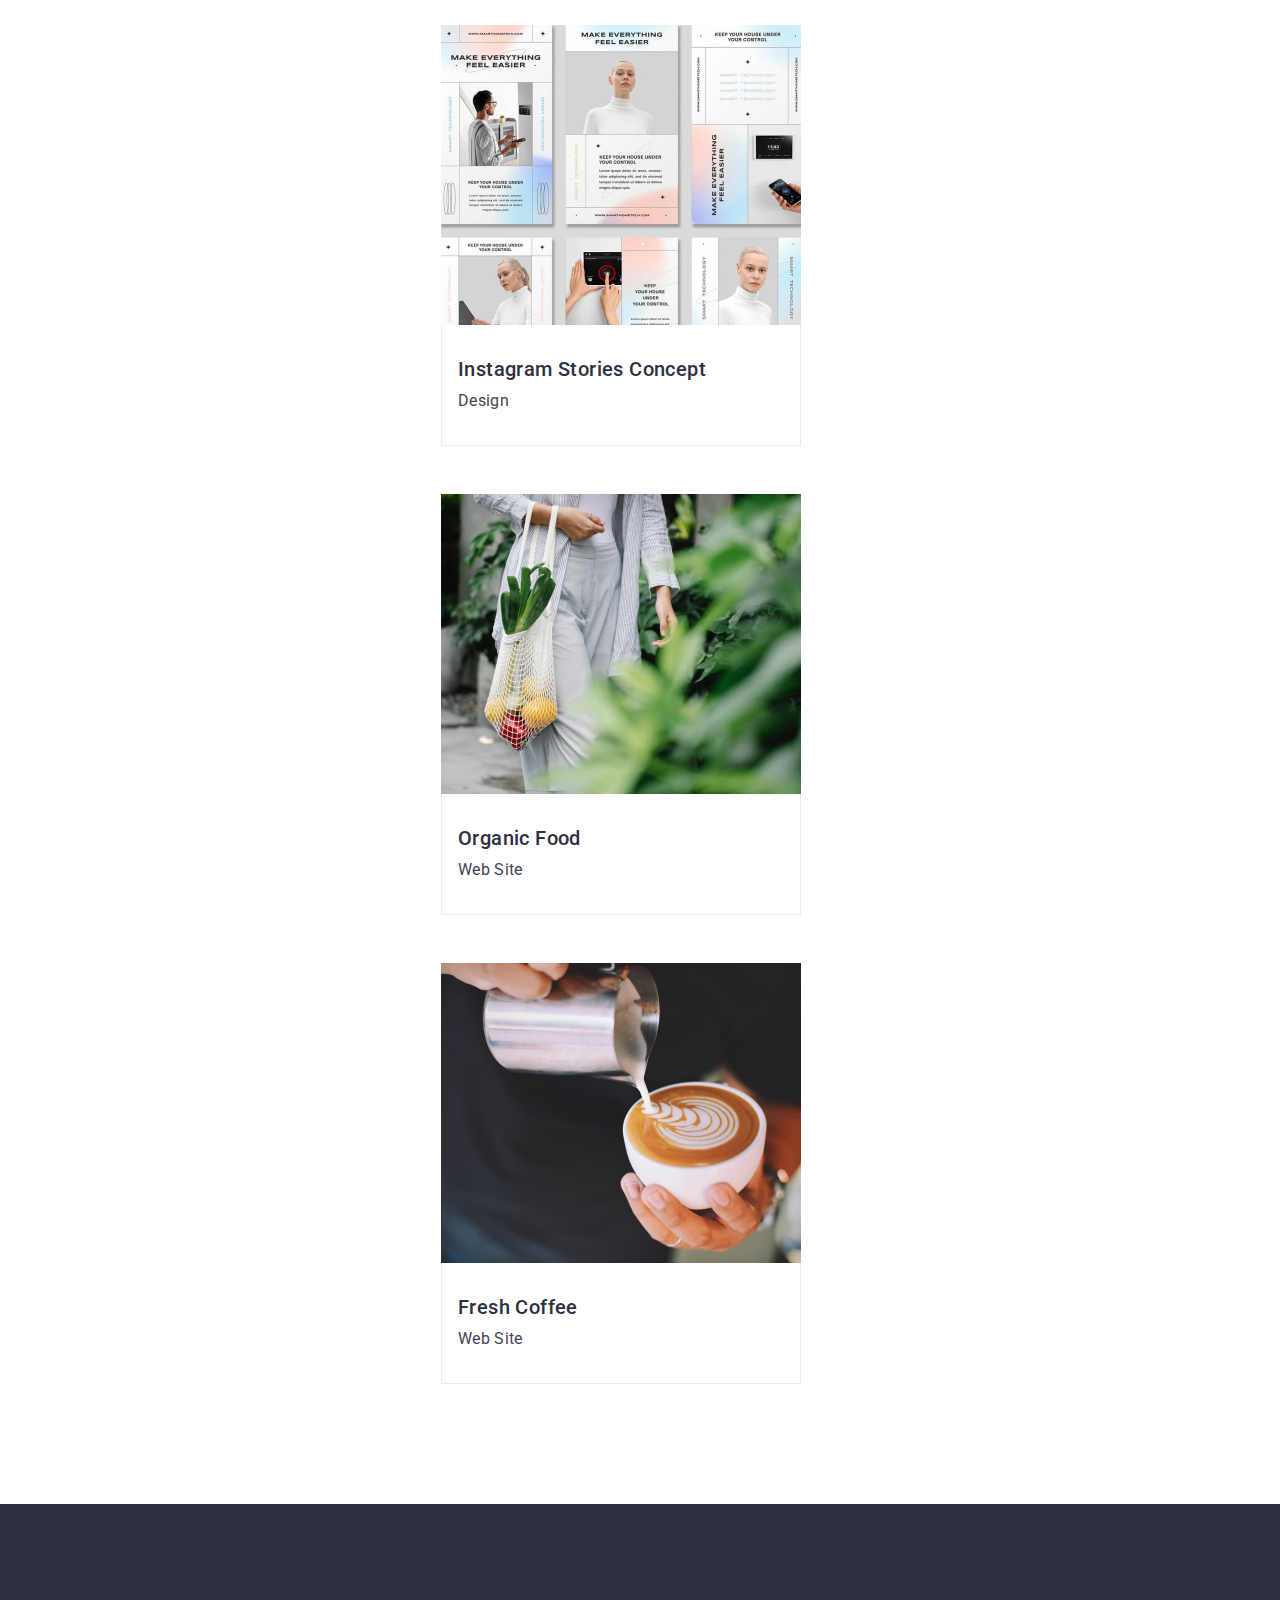
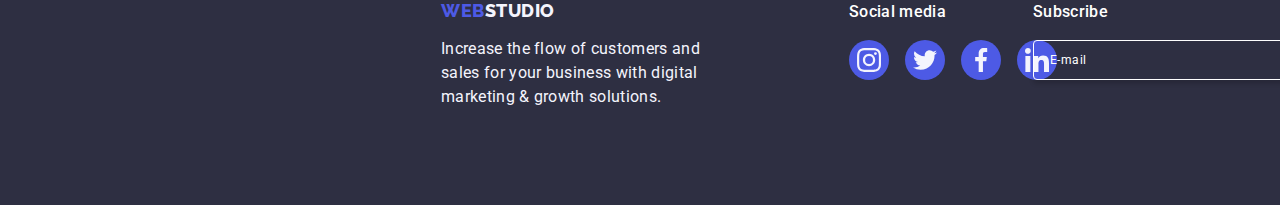
==== commit f76c7eb7: "summary" ====
--- a/portfolio.html
+++ b/portfolio.html
@@ -33,6 +33,11 @@
             <li class="header-soc-item"><a class="header-soc-link link" href="tel:+110001111111">+11 (000) 111-11-11</a></li>
         </ul>
     </address>
+    <button type="button" class="menu-toggle js-open-menu" mobile-menu-open>
+        <svg class="burger-svg" width="32" height="22">
+            <use href="./images/icons.svg#icon-charm_menu-hamburger"></use>
+        </svg>
+    </button>
     </div>
     </header>
     <main>
@@ -292,6 +297,64 @@
                 </form>
             </div>
         </div>
-        </footer> 
+        </footer>
+        <div class="menu-container js-menu-container is-hidden is-open" id="mobile-menu" mobile-menu>
+            <div class="mobile-menu">
+                <button type="button" class="menu-toggle close-menu-btn js-close-menu" mobile-menu-close>
+                    <svg class="close-menu-icon" width="8" height="8">
+                        <use href="./images/icons.svg#icon-close-black-18dp-2-1"></use>
+                    </svg>
+                </button>
+                <ul class="mob-list list">
+                    <li class="mob-item"><a class="mob-menu-link link" href="./index.html">Studio</a></li>
+                    <li class="mob-item"><a class="mob-menu-link link current-menu" href="./portfolio.html">Portfolio</a></li>
+                    <li class="mob-item"><a class="mob-menu-link link" href="">Contacts</a></li>
+                </ul>
+                <div class="mob-soc-cont">
+                    <address class="mob-address">
+                        <ul class="list mob-list">
+                            <li class="mob-address-item">
+                                <a class="mob-address-link link tel-color" href="tel:+110001111111">+11 (000) 111-11-11</a>
+                            </li>
+                            <li class="mob-address-item">
+                                <a class="mob-address-link link email-mob"
+                                    href="mailto:info@devstudio.com">info@devstudio.com</a>
+                            </li>
+                        </ul>
+                    </address>
+                </div>
+                <ul class="mob-soc-list list">
+                    <li class="mob-soc-item">
+                        <a class="mob-soc-link link" href="https://www.instagram.com/" target="_blank">
+                            <svg class="mob-soc-icon" width="24" height="24">
+                                <use href="./images/icons.svg#icon-instagram-2"></use>
+                            </svg>
+                        </a>
+                    </li>
+                    <li class="mob-soc-item">
+                        <a class="mob-soc-link link" href="https://twitter.com/" target="_blank">
+                            <svg class="mob-soc-icon" width="24" height="24">
+                                <use href="./images/icons.svg#icon-twitter-1"></use>
+                            </svg>
+                        </a>
+                    </li>
+                    <li class="mob-soc-item">
+                        <a class="mob-soc-link link" href="https://uk-ua.facebook.com/" target="_blank">
+                            <svg class="mob-soc-icon" width="24" height="24">
+                                <use href="./images/icons.svg#icon-facebook-1"></use>
+                            </svg>
+                        </a>
+                    </li>
+                    <li class="mob-soc-item">
+                        <a class="mob-soc-link link" href="https://ua.linkedin.com/" target="_blank">
+                            <svg class="mob-soc-icon" width="24" height="24">
+                                <use href="./images/icons.svg#icon-linkedin-1"></use>
+                            </svg>
+                        </a>
+                    </li>
+                </ul>
+            </div>
+        </div>
+        <script src="./js/mobile-menu.js"></script>
 </body>
 </html>--- a/css/styles.css
+++ b/css/styles.css
@@ -20,7 +20,7 @@
 }
 
 .container {
-    width: 1158px;
+    width: 100%;
     padding-left: 15px;
     padding-right: 15px;
     margin: auto;
@@ -46,7 +46,8 @@
     border-bottom: 1px solid #e7e9fc;
     box-shadow: 0px 2px 1px rgba(46, 47, 66, 0.08),
         0px 1px 1px rgba(46, 47, 66, 0.16),
-        0px 1px 6px rgba(46, 47, 66, 0.08);;
+        0px 1px 6px rgba(46, 47, 66, 0.08);
+    padding: 24px 0;
 }
 
 .header-container {
@@ -75,7 +76,7 @@
 
 .header-list {
     display: flex;
-    gap: 40px
+    gap: 40px;
 }
 
 .header-menu-item {
@@ -148,6 +149,11 @@
     color: #404BBF;
 }
 
+.burger-svg {
+    stroke: #2e2f42;
+    transition: stroke 250ms cubic-bezier(0.4, 0, 0.2, 1);
+}
+
 /*First Section*/
 
 .hero-conteiner {
@@ -160,12 +166,12 @@
     color: var(--white, #FFF);
     text-align: center;
     font-family: 'Roboto', sans-serif;
-    font-size: 56px;
+    font-size: 36px;
     font-weight: 700;
     line-height: 1.07;
-    letter-spacing: 1.12px;
-    max-width: 496px;
-    margin-left: calc((100% - 469px) / 2);
+    letter-spacing: 0.72px;
+    max-width: 212px;
+    margin-left: calc((100% - 212px) / 2);
 }
 
 .hero-btn {
@@ -182,7 +188,7 @@
     height: 56px;
     border: none;
     border-radius: 4px;
-    margin-left: calc((100% - 189px) / 2);
+    margin-left: calc((100% - 169px) / 2);
     margin-top: 64px;
     transition: background-color 250ms cubic-bezier(0.4, 0, 0.2, 1);
 }
@@ -194,17 +200,16 @@
 
 .hero {
     background: var(--navyblue, #2E2F42);
-    padding: 188px 0 188px;
+    padding: 112px 0 112px;
     background-image: linear-gradient(to bottom,
             rgba(46, 47, 66, 0.70),
             rgba(46, 47, 66, 0.70)
             ),
-    url(../images/hero-bg.jpg);
+    url(../images/bg-mobile.jpg);
     background-repeat: no-repeat;
     background-position: center;
     background-size: cover;
     max-width: 1440px;
-    margin: auto;
 }
 
 .icon-container {
@@ -239,23 +244,24 @@
 
 .solutions-list {
     display: flex;
-    gap: 24px;
+    flex-wrap: wrap;
+    gap: 72px;
 }
 
 .solutions-item {
     display: block;
-    width: calc((100% - 72px) / 4);
 }
 
 .solutions-subtitle {
     color: var(--navyblue, #2E2F42);
     font-family: 'Roboto', sans-serif;
-    font-size: 20px;
-    font-weight: 500;
-    line-height: 1.2;
-    letter-spacing: 0.02em;
+    font-size: 36px;
+    font-weight: 700;
+    line-height: 40px;
+    letter-spacing: 0.72px;
     text-transform: capitalize;
     margin-bottom: 8px;
+    text-align: center;
 }
 
 .solutions-item-text {
@@ -324,7 +330,7 @@
 
 .team {
     background: var(--cloud, #F4F4FD);
-    padding: 120px 0 120px;
+    padding: 96px 0 96px;
 }
 
 .team-title {
@@ -338,8 +344,10 @@
 }
 
 .team-list {
-    display: flex;
-    gap: 24px;
+    gap: 72px;
+    display: flex;
+    flex-direction: column;
+    align-items: center;
 }
 
 .team-item {
@@ -349,7 +357,7 @@
     border-radius: 0 0 4px 4px;
     box-shadow: 0px 1px 6px rgba(46, 47, 66, 0.08),
         0px 1px 1px rgba(46, 47, 66, 0.16),
-        0px 2px 1px rgba(46, 47, 66, 0.08);
+        0px 2px 1px rgba(46, 47, 66, 0.08);    
 }
 
 .team-item-title {
@@ -363,6 +371,10 @@
     margin-bottom: 8px;
 }
 
+.team-block {
+    text-align: center;
+}
+
 .team-text {
     line-height: 1.5;
     letter-spacing: 0.02em;
@@ -384,8 +396,7 @@
 /*Fifth Section*/
 
 .customers {
-    padding-top: 120px;
-    padding-bottom: 120px;
+    padding: 96px 0;
 }
 
 .title-customers {
@@ -398,14 +409,22 @@
 
 .customers-list {
     display: flex;
-    gap: 24px;
+    flex-wrap: wrap;
+    align-items: center;
+    justify-content: center;
+    gap: 72px 16px;
 }
 
 .customers-item {
-    width: calc((100% - 120px) / 6);
     height: 88px;
     transition: border-color 250ms cubic-bezier(0.4, 0, 0.2, 1),
-        color 250ms cubic-bezier(0.4, 0, 0.2, 1);;
+        color 250ms cubic-bezier(0.4, 0, 0.2, 1);
+    width: 168px;
+    display: flex;
+    gap: 16px;
+    align-items: center;
+    justify-content: center;
+    flex-basis: calc((100% - 72px) / 2);
 }
 
 .customers-item-link {
@@ -419,6 +438,8 @@
     color: #8e8f99;
     transition: border-color 250ms cubic-bezier(0.4, 0, 0.2, 1),
         color 250ms cubic-bezier(0.4, 0, 0.2, 1);
+    display: flex;
+    padding: 16px;
 }
 
 .customers-item-link:hover,
@@ -440,8 +461,9 @@
 
 .footer-container {
     display: flex;
-    align-items: baseline;
-
+    flex-direction: column;
+    align-items: center;
+    gap: 72px;
 }
 
 .ft-link {
@@ -459,17 +481,6 @@
     text-transform: uppercase;
 }
 
-.footer-text {
-    color: var(--cloud, #F4F4FD);
-    font-family: 'Roboto', sans-serif;
-    font-size: 16px;
-    font-weight: 400;
-    line-height: 24px;
-    letter-spacing: 0.32px;
-    margin-top: 8px;
-    max-width: 264px;
-}
-
 .footer-logo {
     color: var(--iris, #4D5AE5);
     font-family: 'Raleway', sans-serif;
@@ -478,6 +489,21 @@
     line-height: 1.17;
     letter-spacing: 0.03em;
     text-transform: uppercase;
+    display: flex;
+    justify-content: center;
+    text-align: center;
+    margin-bottom: 16px;
+}
+
+.footer-text {
+    color: var(--cloud, #F4F4FD);
+    font-family: 'Roboto', sans-serif;
+    font-size: 16px;
+    font-weight: 400;
+    line-height: 1.5;
+    letter-spacing: 0.02em;
+    max-width: 268px;
+    margin: 0;
 }
 
 .footer-soc-text {
@@ -486,13 +512,13 @@
     line-height: 1.5;
     letter-spacing: 0.02em;
     color: #ffffff;
-    margin-bottom: 16px; 
+    margin-bottom: 16px;
+    text-align: center; 
 }
 
 .footer-soc-list {
     display: flex;
     gap: 16px;
-    margin-right: 120px;
 }
 
 .footer-soc-item {
@@ -522,11 +548,9 @@
 }
 
 .footer-logo-text {
-    margin-right: 120px;
 }
 
 .footer-form {
-    display: flex;
     gap: 24px;
 }
 
@@ -537,13 +561,14 @@
     line-height: 24px;
     letter-spacing: 0.32px;
     margin-bottom: 16px;
+    text-align: center;
 }
 
 .input-email {
     border-radius: 4px;
     border: 1px solid var(--white, #FFF);
     box-shadow: 0px 4px 4px 0px rgba(0, 0, 0, 0.15);
-    width: 264px;
+    width: 290px;
     height: 40px;
     background-color: transparent;
     font-size: 12px;
@@ -551,6 +576,7 @@
     letter-spacing: 0.04em;
     padding-left: 16px;
     color: #ffffff;
+    margin-bottom: 16px;
 }
 
 .input-email::placeholder {
@@ -561,6 +587,7 @@
     display: flex;
     justify-content: center;
     align-items: center;
+    text-align: center;
     gap: 16px;
     border-radius: 4px;
     background: #4D5AE5;
@@ -572,12 +599,14 @@
     letter-spacing: 0.04em;
     cursor: pointer;
     border: none;
+    margin: auto;
 
 }
 
 .ft-form-icon {
     margin-left: 16px;
 }
+
 
 /*Portfolio*/
 
@@ -730,14 +759,15 @@
     height: 100%;
     background-color: rgba(46, 47, 66, 0.4);
     transition: opacity 250ms cubic-bezier(0.4, 0, 0.2, 1),
-        visibility 250ms cubic-bezier(0.4, 0, 0.2, 1);    
+        visibility 250ms cubic-bezier(0.4, 0, 0.2, 1);  
+    overflow: scroll;  
 }
 
 .modal {
     position: absolute;
-    top: 50%;
+    top: 20px;
     left: 50%;
-    width: 408px;
+    width: 300px;
     min-height: 584px;
     background-color: #fcfcfc;
     border-radius: 4px;
@@ -745,8 +775,8 @@
         0px 1px 3px rgba(0, 0, 0, 0.12),
         0px 2px 1px rgba(0, 0, 0, 0.2);
     transition: transform 250ms cubic-bezier(0.4, 0, 0.2, 1);
-    transform: translate(-50%, -50%) scale(1);
-    padding: 72px 24px 24px 24px;;
+    transform: translate(-50%) scale(1);
+    padding: 72px 24px 24px 24px;
 }
 
 .is-hidden {
@@ -828,7 +858,7 @@
     width: 100%;
     border-radius: 4px;
     border: 1px solid var(--navyblue-modal, rgba(46, 47, 66, 0.40));
-    width: 360px;
+    
     height: 40px;
     background-color: transparent;
     padding-left: 38px;
@@ -944,6 +974,442 @@
     line-height: 1.5;
     letter-spacing: 0.04em;
     cursor: pointer;
-    margin-left: 95px;
+    margin: auto;
     transition: background-color 250ms cubic-bezier(0.4, 0, 0.2, 1);
-}+}
+
+/*Menu Container*/
+
+.menu-container {
+    position: fixed;
+    top: 0;
+    left: 0;
+    width: 100vw;
+    height: 100vh;
+    padding: 32px;
+    background-color: #ffffff;
+    transform: translateX(100%);
+    transition: transform 250ms ease-in-out;
+}
+
+.menu-toggle {
+    border: transparent;
+    margin-left: auto;
+}
+
+.is-open {
+    opacity: 1;
+    pointer-events: auto;
+    visibility: visible;
+}
+
+.menu-container.is-open {
+    transform: translateX(0);
+}
+
+.mobile-menu {
+    position: absolute;
+    top: 50%;
+    left: 50%;
+    width: 300px;
+    height: 100%;
+    background-color: #fcfcfc;
+    border-radius: 4px;
+    box-shadow: 0px 1px 1px rgba(0, 0, 0, 0.14),
+        0px 1px 3px rgba(0, 0, 0, 0.12),
+        0px 2px 1px rgba(0, 0, 0, 0.2);
+    transition: transform 250ms cubic-bezier(0.4, 0, 0.2, 1);
+    transform: translate(-50%, -50%) scale(1);
+    padding: 72px 24px 24px 24px;
+}
+
+.menu-conteiner.is-hidden .mobile-menu {
+    transform: translate(-50%, 50%) scale(0);
+}
+
+.close-menu-btn {
+    position: absolute;
+    top: 24px;
+    right: 24px;
+    width: 24px;
+    height: 24px;
+    display: flex;
+    align-items: center;
+    justify-content: center;
+    border: 1px solid rgba(0, 0, 0, 0.1);
+    background-color: #e7e9fc;
+    border-radius: 24px;
+    padding: 0;
+    cursor: pointer;
+    transition: background-color 250ms cubic-bezier(0.4, 0, 0.2, 1), border 250ms cubic-bezier(0.4, 0, 0.2, 1);
+    margin-bottom: 32px;
+}
+
+.close-menu-btn:hover,
+.close-menu-btn:focus {
+    background-color: #404BBF;
+    border: none;
+}
+
+.mob-list {
+    display: flex;
+    flex-direction: column;
+    gap: 40px;
+}
+
+.mob-item {
+    font-size: 36px;
+    font-weight: 700;
+    line-height: 40px;
+    letter-spacing: 0.72px;
+    text-transform: capitalize;
+}
+
+.mob-menu-link {
+    color: #2E2F42;
+}
+
+.current-menu {
+    color: #404BBF;
+}
+
+.email-mob {
+    color: var(--slate, #434455);
+    font-size: 20px;
+    font-style: normal;
+    font-weight: 500;
+    line-height: 24px;
+    letter-spacing: 0.4px;
+}
+
+.tel-color {
+    color: var(--iris, #4D5AE5);
+    font-size: 36px;
+    font-weight: 700;
+    line-height: 40px;
+    letter-spacing: 0.72px;
+    text-transform: capitalize;
+    font-style: normal;
+}
+
+.mob-soc-cont {
+    display: flex;
+    flex-direction: column;
+    gap: 48px;
+    position: absolute;
+    bottom: 0;
+}
+
+
+.mob-soc-list {
+    display: flex;
+    gap: 24px;
+}
+
+.mob-soc-item {
+    width: 40px;
+    height: 40px;
+}
+
+.mob-soc-link {
+    width: 100%;
+    height: 100%;
+    background-color: #4d5ae5;
+    border-radius: 50%;
+    display: flex;
+    align-items: center;
+    justify-content: center;
+    fill: var(--cloud);
+    transition: background-color 250ms cubic-bezier(0.4, 0, 0.2, 1); 
+}
+
+.mob-soc-link:hover,
+.mob-soc-link:focus {
+    background-color: #31d0aa;
+}
+
+.mob-soc-icon {
+    fill: #f4f4fd;
+}
+
+/*Media*/
+
+@media (min-width: 320px) {
+    .icon-container {
+        display: none;
+    }
+    .tasks {
+        display: none;;
+    }
+    .header-list {
+        display: none;
+    }
+    .header-address {
+        display: none;
+    }
+}
+
+@media screen and (min-width: 428px) {
+    .container {
+        max-width: 428px;
+    }
+    .hero {
+        max-width: 428px;
+    }
+    .hero-title {
+        max-width: 320px;
+        margin-left: calc((100% - 320px) / 2);
+    }
+    .modal {
+        width: 408px;
+    }
+    .mobile-menu {
+        width: 408px;
+        min-height: 584px;
+    }
+    .mob-soc-list {
+        gap: 65px;
+    }
+    .mob-soc-cont {
+        margin-bottom: 65px;
+    }
+    .input-email {
+        width: 398px;
+    }
+    .icon-container {
+       display: none;
+    }
+    .tasks {
+        display: none;;
+    }
+    .header-list {
+        display: none;
+    }
+    .header-address {
+        display: none;
+    }
+}
+
+@media screen and (min-width: 768px) {
+    .menu-container {
+        display: none;
+    }
+    .container {
+        width: 768px;
+    }
+    .hero {
+        background: var(--navyblue, #2E2F42);
+        padding: 112px 0 112px;
+        background-image: linear-gradient(to bottom,
+                rgba(46, 47, 66, 0.70),
+                rgba(46, 47, 66, 0.70)),
+            url(../images/bg-table.jpg);
+        background-repeat: no-repeat;
+        background-position: center;
+        background-size: cover;
+        max-width: 1440px;
+        margin: auto;
+    }
+    .header-list {
+        display: flex;
+    }
+    .header-address {
+        display: flex;
+        flex-wrap: wrap;
+    }
+    .header-list-address {
+        flex-direction: column;
+    }
+    .header-soc-link {
+        font-size: 12px;
+    }
+    .header-soc-item-email {
+        margin-bottom: 12px;
+    }
+    .menu-toggle {
+        display: none;
+    }
+    .hero-title {
+        font-size: 56px;
+        max-width: 496px;
+        margin-left: calc((100% - 469px) / 2);
+    }
+    .solutions-list {
+        display: flex;
+    }
+    .solutions-item {
+        flex-basis: calc((100% - 72px) / 2);
+    }
+    .solutions-subtitle {
+        text-align: start;
+    }
+    .team-container {
+        width: 584px;
+    }
+    .team-list {
+        flex-wrap: wrap;
+        flex-direction: row;
+        gap: 64px 24px;
+    }
+    .team-item {
+        flex-basis: calc((100% - 24px) / 2);
+        display: flex;
+        justify-content: center;
+        align-items: center;
+    }
+    .customers-container {
+        width: 584px;
+    }
+    .customers-item {
+        flex-basis: calc((100% - 48px) / 3);
+        gap: 72px 24px;
+        display: flex;
+    }
+    .customers-item-link {
+        width: 168px;
+    }
+    .footer {
+        width: 100%;
+        padding: 96px 0;
+    }
+    .footer-container {
+        flex-direction: row;
+        flex-wrap: wrap;
+        width: 584px;
+        align-items: baseline;
+        gap: 72px 24px;
+    }
+    .footer-social-link {
+        width: 208px;
+    }
+    .footer-soc-link {
+        margin-left: 24px;
+    }
+    .footer-logo-text {
+        text-align: left;
+    }
+    .footer-logo {
+        display: inline-block;
+        text-align: unset;
+    }
+    .footer-tabl-name {
+        text-align: start;
+    }
+    .footer-soc-text {
+        text-align: start;
+        margin-left: 24px;
+    }
+    .input-email {
+        width: 264px;
+    }
+    .footer-form {
+        display: flex;
+    }
+    .footer-tabl-btn {
+        margin-bottom: 20px;
+    }
+    .footer-text {
+        width: 264px;
+    }
+}
+
+@media screen and (min-width: 1158px) {
+    .container{
+        width: 1158px;
+    }
+    .hero {
+        background: var(--navyblue, #2E2F42);
+        padding: 188px 0 188px;
+        background-image: linear-gradient(to bottom,
+                 rgba(46, 47, 66, 0.70),
+                rgba(46, 47, 66, 0.70)),
+            url(../images/hero-bg.jpg);
+        background-repeat: no-repeat;
+        background-position: center;
+        background-size: cover;
+        max-width: 1440px;
+        margin: auto;
+    }
+    .header-list-address {
+        display: flex;
+        flex-direction: row;
+        gap: 40px;
+        transition: color 250ms cubic-bezier(0.4, 0, 0.2, 1);
+    }
+    .header-soc-link {
+        font-size: 16px;
+    }
+    .header-soc-item-email {
+        margin-bottom: 0;
+    }
+    .icon-container {
+        width: 264px;
+        height: 112px;
+        background-color: var(--button-background-color);
+        display: flex;
+        align-items: center;
+        justify-content: center;
+        border-radius: 4px;
+        margin-bottom: 8px;
+        background-color: #F4F4FD;
+    }
+    .solutions-subtitle {
+        font-size: 20px;
+    }
+    .solutions {
+        padding: 120px 0 120px;
+    }
+    .solution-icon {
+        display: flex;
+    }
+    .solutions-list {
+        display: flex;
+        gap: 24px;
+    }
+    .solutions-item {
+        display: block;
+        flex-basis: calc((100% - 96px) / 4);
+        margin: auto;
+    }
+    .tasks {
+        display: flex;
+        flex-basis: content;
+        margin: auto;
+        align-items: center;
+        justify-content: center;
+    }
+    .team-item {
+        display: inline-block;
+        flex-basis: content;
+        margin: auto;
+    }
+    .customers-list {
+        flex-wrap: nowrap;
+    }
+    .customers-item {
+        width: calc((100% - 48px) / 3);
+    }
+    .header-address {
+        display: flex;
+        flex-wrap: wrap;
+    }
+    .header-list-address {
+        flex-direction: row;
+    }
+    .footer-container {
+        flex-wrap: unset;
+        flex-direction: unset;
+        gap: unset;
+        align-items: baseline;
+    }
+    .footer-logo-text {
+        margin-right: 120px;
+        max-width: 264px;
+    }
+    .footer-soc-list {
+        text-align: left;
+    }
+    .footer-tabl-container {
+        margin-left: 80px;
+    }
+}
